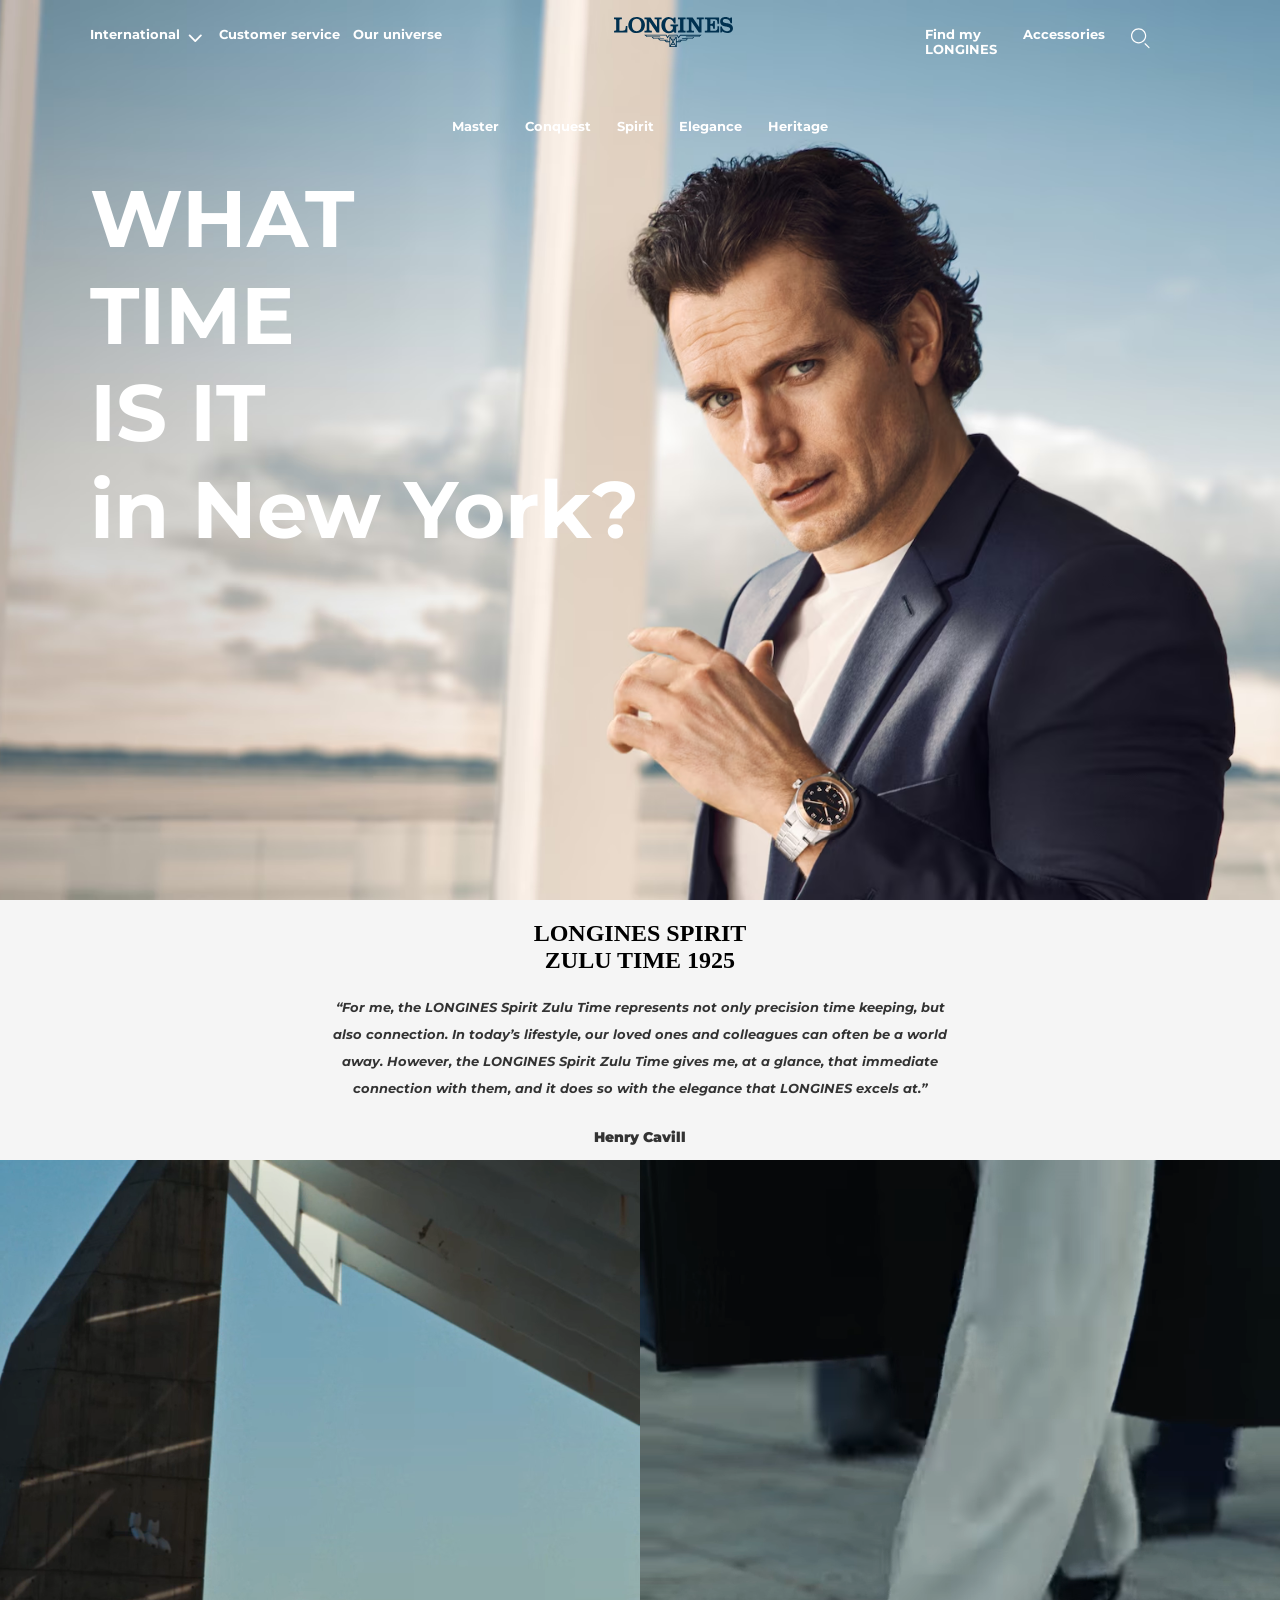
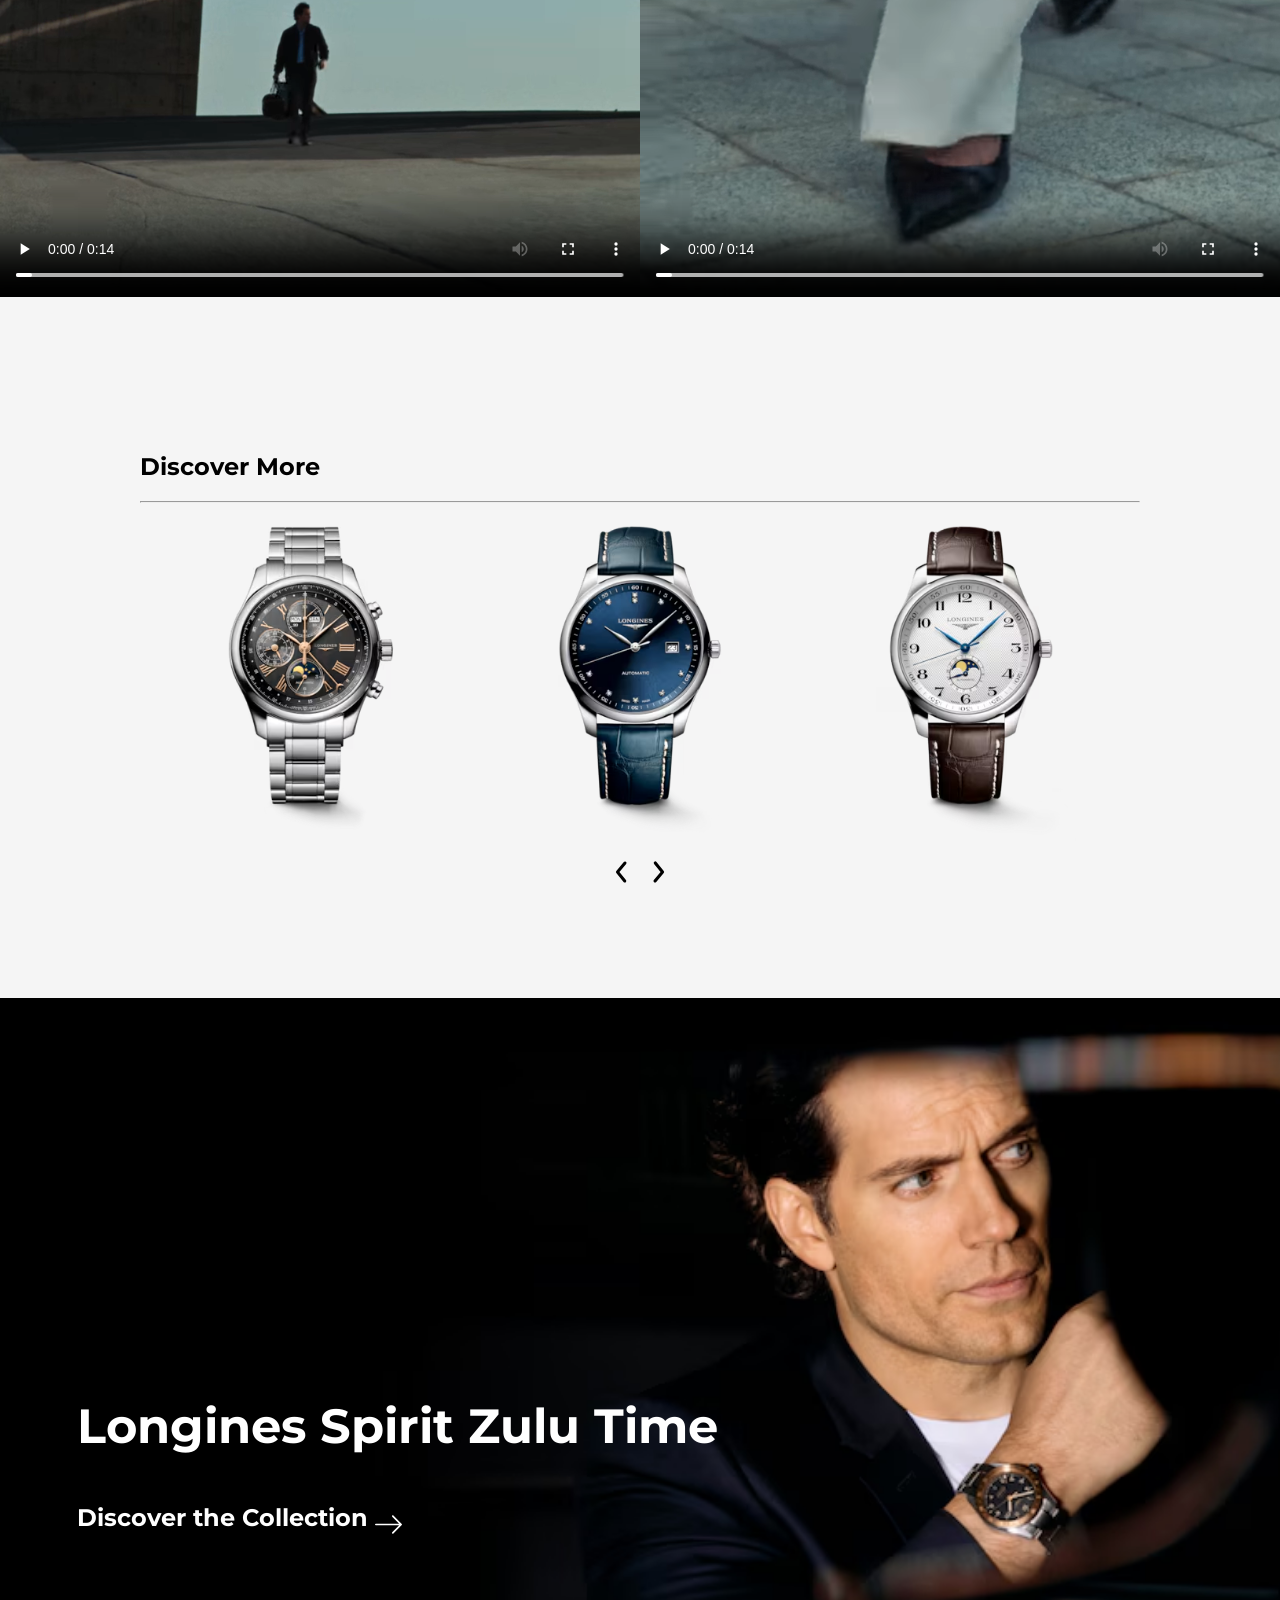
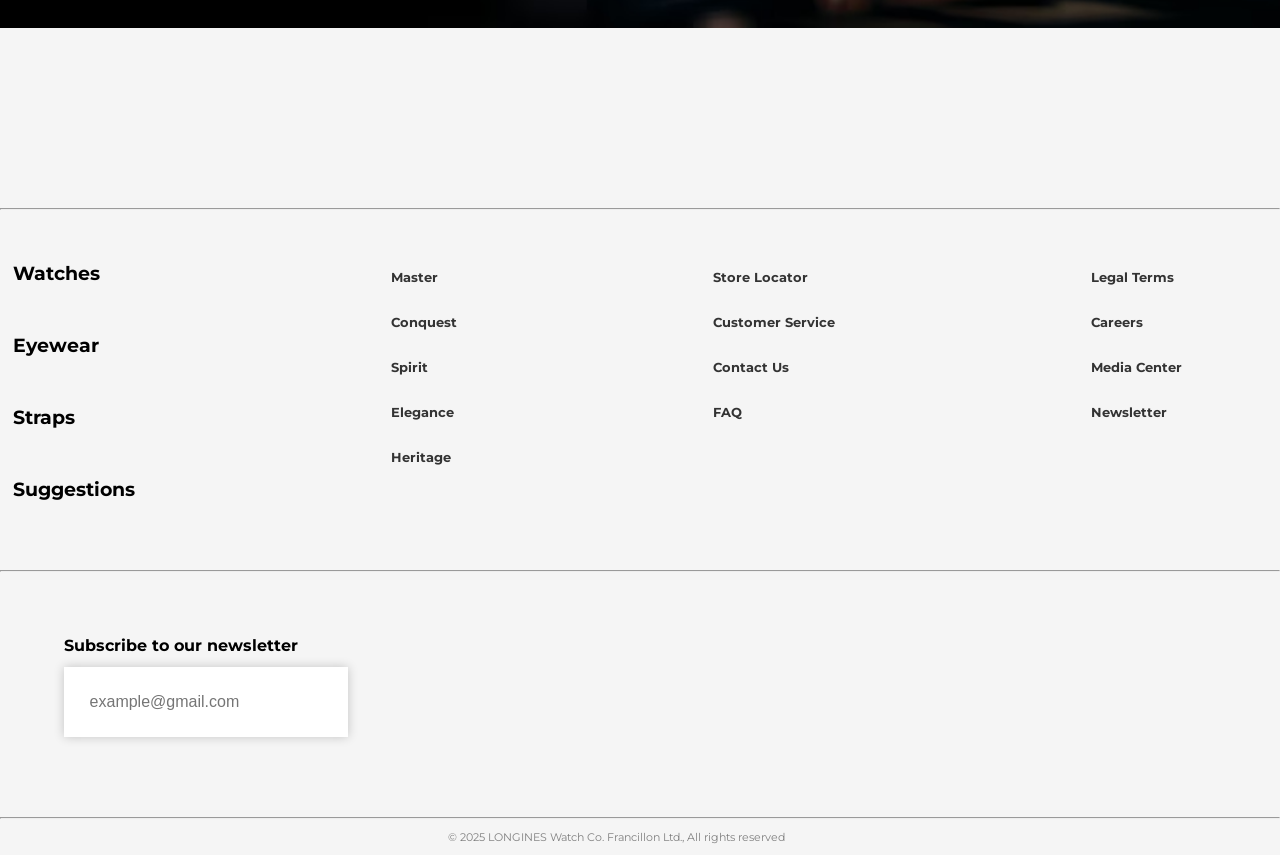
==== index.html @ b47877d8 "initial Commit" ====
<!DOCTYPE html>
<html lang="en">

<head>
    <meta charset="UTF-8" />
    <meta name="viewport" content="width=device-width, initial-scale=1.0" />
    <title>LONGINES</title>
    <link rel="stylesheet" href="style.css">
    <link rel="icon" type="image/x-icon" href="images/longinesLogo.svg" />
    <link href="https://fonts.googleapis.com/css2?family=Montserrat:wght@300;400;600&display=swap" rel="stylesheet">
</head>

<body>

    <div class="first">
        <div class="header-parent">
            <div class="header-div">
                <div class="top-left-header">
                    <nav>
                        <div class="international">

                            <a href="#">International
                                <svg class="down-arrow" xmlns="http://www.w3.org/2000/svg" viewBox="0 0 24 24"
                                    fill="none" stroke="currentColor" stroke-width="2" stroke-linecap="round"
                                    stroke-linejoin="round">
                                    <polyline points="6 9 12 15 18 9" />
                                </svg>
                            </a>


                        </div>
                        <a class="customer-service" href="#">Customer service</a>
                        <a class="our-universe" href="#">Our universe</a>
                    </nav>



                </div>
                <div class="header-title">
                    <h1>
                        <a href="#">
                            <img src="images/title-image-icon.svg" alt="Title Icon" />
                        </a>
                    </h1>
                </div>

                <div class="top-right-header">
                    <nav>
                        <a href="#">Find my LONGINES</a>
                        <a href="#">Accessories</a>
                        <a href="#">
                            <svg width="19" height="20" viewBox="0 0 19 20" fill="none"
                                xmlns="http://www.w3.org/2000/svg" role="presentation" focusable="false">
                                <path
                                    d="M7.62 1.22C11.15 1.22 14.02 4.09 14.02 7.62C14.02 11.15 11.15 14.02 7.62 14.02C4.09 14.02 1.22 11.15 1.22 7.62C1.22 4.09 4.09 1.22 7.62 1.22ZM7.62 0C3.41 0 0 3.41 0 7.62C0 11.83 3.41 15.24 7.62 15.24C11.83 15.24 15.24 11.83 15.24 7.62C15.24 3.41 11.83 0 7.62 0Z"
                                    fill="currentColor"></path>
                                <path
                                    d="M18.0001 19.9999C17.8401 19.9999 17.6901 19.9399 17.5701 19.8199L13.6601 15.9299C13.4201 15.6899 13.4201 15.3099 13.6601 15.0699C13.9001 14.8299 14.2801 14.8299 14.5201 15.0699L18.4301 18.9599C18.6701 19.1999 18.6701 19.5799 18.4301 19.8199C18.3101 19.9399 18.1501 19.9999 18.0001 19.9999Z"
                                    fill="currentColor"></path>
                            </svg>
                        </a>
                    </nav>

                </div>

                <div class="hamburger">
                    <svg class="ham-btn" width="24" height="24" viewBox="0 0 24 24" fill="none"
                        xmlns="http://www.w3.org/2000/svg">
                        <path d="M4 6H20" stroke="white" stroke-width="1.7" stroke-linecap="round" />
                        <path d="M4 12H20" stroke="white" stroke-width="1.7" stroke-linecap="round" />
                        <path d="M4 18H20" stroke="white" stroke-width="1.7" stroke-linecap="round" />
                    </svg>
                </div>

                <div class="cross-icon"><svg width="21" height="21" viewBox="0 0 21 21" fill="black"
                        xmlns="http://www.w3.org/2000/svg" role="presentation" focusable="false">
                        <path
                            d="M11.4125 10.9921L19.7125 2.69898C20.1025 2.30884 20.1025 1.6786 19.7125 1.28845C19.3225 0.898307 18.6925 0.898307 18.3025 1.28845L10.0025 9.58156L1.7125 1.27845C1.3225 0.888303 0.6825 0.888303 0.2925 1.27845C-0.0975 1.6686 -0.0975 2.30884 0.2925 2.69898L8.5925 10.9921L0.2925 19.2852C-0.0975 19.6754 -0.0975 20.3056 0.2925 20.6957C0.4925 20.8958 0.7425 20.9858 1.0025 20.9858C1.2625 20.9858 1.5125 20.8858 1.7125 20.6957L10.0025 12.4026L18.2925 20.6957C18.4925 20.8958 18.7425 20.9858 19.0025 20.9858C19.2625 20.9858 19.5125 20.8858 19.7125 20.6957C20.1025 20.3056 20.1025 19.6754 19.7125 19.2852L11.4125 10.9921Z">
                        </path>
                    </svg></div>
                <div class="hamburger-menu">
                    <a href="#">Master</a><svg width="20" height="21" viewBox="0 0 20 21" fill="black"
                        xmlns="http://www.w3.org/2000/svg" role="presentation" focusable="false"
                        class="MenuLevel1_Arrow__jFG4V">
                        <path
                            d="M15.4546 10.7133C15.4546 10.4834 15.3646 10.2435 15.1847 10.0736L6.09927 0.988127C5.74945 0.628307 5.16974 0.628307 4.81991 0.988127C4.47009 1.34795 4.46009 1.91766 4.81991 2.26749L13.2557 10.7133L4.81991 19.159C4.46009 19.5189 4.46009 20.0886 4.81991 20.4484C5.17973 20.8082 5.74945 20.8082 6.10927 20.4484L15.1847 11.3529C15.3646 11.173 15.4546 10.9431 15.4546 10.7133Z">
                        </path>
                    </svg>

                    <a href="#">Conquest</a><svg width="20" height="21" viewBox="0 0 20 21" fill="black"
                        xmlns="http://www.w3.org/2000/svg" role="presentation" focusable="false"
                        class="MenuLevel1_Arrow__jFG4V">
                        <path
                            d="M15.4546 10.7133C15.4546 10.4834 15.3646 10.2435 15.1847 10.0736L6.09927 0.988127C5.74945 0.628307 5.16974 0.628307 4.81991 0.988127C4.47009 1.34795 4.46009 1.91766 4.81991 2.26749L13.2557 10.7133L4.81991 19.159C4.46009 19.5189 4.46009 20.0886 4.81991 20.4484C5.17973 20.8082 5.74945 20.8082 6.10927 20.4484L15.1847 11.3529C15.3646 11.173 15.4546 10.9431 15.4546 10.7133Z">
                        </path>
                    </svg>

                    <a href="#">Spirit</a><svg width="20" height="21" viewBox="0 0 20 21" fill="black"
                        xmlns="http://www.w3.org/2000/svg" role="presentation" focusable="false"
                        class="MenuLevel1_Arrow__jFG4V">
                        <path
                            d="M15.4546 10.7133C15.4546 10.4834 15.3646 10.2435 15.1847 10.0736L6.09927 0.988127C5.74945 0.628307 5.16974 0.628307 4.81991 0.988127C4.47009 1.34795 4.46009 1.91766 4.81991 2.26749L13.2557 10.7133L4.81991 19.159C4.46009 19.5189 4.46009 20.0886 4.81991 20.4484C5.17973 20.8082 5.74945 20.8082 6.10927 20.4484L15.1847 11.3529C15.3646 11.173 15.4546 10.9431 15.4546 10.7133Z">
                        </path>
                    </svg>

                    <a href="#">Elegance</a><svg width="20" height="21" viewBox="0 0 20 21" fill="black"
                        xmlns="http://www.w3.org/2000/svg" role="presentation" focusable="false"
                        class="MenuLevel1_Arrow__jFG4V">
                        <path
                            d="M15.4546 10.7133C15.4546 10.4834 15.3646 10.2435 15.1847 10.0736L6.09927 0.988127C5.74945 0.628307 5.16974 0.628307 4.81991 0.988127C4.47009 1.34795 4.46009 1.91766 4.81991 2.26749L13.2557 10.7133L4.81991 19.159C4.46009 19.5189 4.46009 20.0886 4.81991 20.4484C5.17973 20.8082 5.74945 20.8082 6.10927 20.4484L15.1847 11.3529C15.3646 11.173 15.4546 10.9431 15.4546 10.7133Z">
                        </path>
                    </svg>


                    <a href="#">Heritage</a><svg width="20" height="21" viewBox="0 0 20 21" fill="black"
                        xmlns="http://www.w3.org/2000/svg" role="presentation" focusable="false"
                        class="MenuLevel1_Arrow__jFG4V">
                        <path
                            d="M15.4546 10.7133C15.4546 10.4834 15.3646 10.2435 15.1847 10.0736L6.09927 0.988127C5.74945 0.628307 5.16974 0.628307 4.81991 0.988127C4.47009 1.34795 4.46009 1.91766 4.81991 2.26749L13.2557 10.7133L4.81991 19.159C4.46009 19.5189 4.46009 20.0886 4.81991 20.4484C5.17973 20.8082 5.74945 20.8082 6.10927 20.4484L15.1847 11.3529C15.3646 11.173 15.4546 10.9431 15.4546 10.7133Z">
                        </path>
                    </svg>


                </div>






            </div>

            <div class="main-navbar">
                <nav>
                    <div class="master">
                        <a href="#">Master</a>
                    </div>
                    <div class="conquest">
                        <a href="#">Conquest</a>
                    </div>
                    <div class="spirit">
                        <a href="#">Spirit</a>
                    </div>
                    <div class="elegance">
                        <a href="#">Elegance</a>
                    </div>
                    <div class="heritage">
                        <a href="#">Heritage</a>
                    </div>

                </nav>
            </div>
        </div>



        <div class="main-changing-text">
            <span>WHAT</span><span>TIME</span><span>IS IT</span>
            <span id="changing-text">THERE?</span>
        </div>

    </div>



    <div class="main-desc">
        <h2>LONGINES SPIRIT<br>ZULU TIME 1925</h2>
        <p>
            “For me, the LONGINES Spirit Zulu Time represents not only precision time keeping, but also connection.
            In today’s lifestyle, our loved ones and colleagues can often be a world away.
            However, the LONGINES Spirit Zulu Time gives me, at a glance, that immediate connection with them,
            and it does so with the elegance that LONGINES excels at.”
        </p>
        <span>Henry Cavill</span>
    </div>
    <div class="videos">
        <video id="video1" src="videos/video-left.webm" loop controls></video>
        <video id="video2" src="videos/video-right.webm" loop controls></video>
    </div>

    <div class="slider">
        <h2>Discover More</h2>
        <hr>
        <div class="slider-track">
            <div class="slide"><img src="images/Master Collection Chronograph image.avif" alt="Slide 1"></div>
            <div class="slide"><img src="images/master collection image.avif" alt="Slide 2"></div>
            <div class="slide"><img src="images/Master Collection Moonphase.avif" alt="Slide 3"></div>
            <div class="slide"><img src="images/The Longines Master Collection GMT.avif" alt="Slide 4"></div>
        </div>
        <div class="slider-nav">
            <svg class="prev" viewBox="0 0 24 24" xmlns="http://www.w3.org/2000/svg">
                <path
                    d="M13.83 19a1 1 0 0 1-.78-.37l-4.83-6a1 1 0 0 1 0-1.27l5-6a1 1 0 0 1 1.54 1.28L10.29 12l4.32 5.36a1 1 0 0 1-.78 1.64z" />
            </svg>
            <svg class="next" viewBox="0 0 24 24">
                <path
                    d="M10 19a1 1 0 0 1-.64-.23 1 1 0 0 1-.13-1.41L13.71 12 9.39 6.63a1 1 0 0 1 .15-1.41 1 1 0 0 1 1.46.15l4.83 6a1 1 0 0 1 0 1.27l-5 6A1 1 0 0 1 10 19z" />
            </svg>
        </div>
    </div>


    <div class="last-image">
        <div class="last-image-text">
            <p>Longines Spirit Zulu Time</p>
            <a href="#"> Discover the Collection <svg viewBox="0 0 32 32" xmlns="http://www.w3.org/2000/svg">
                    <path
                        d="M32 16.009c0-.267-.11-.522-.293-.714l-9.899-9.999c-.391-.395-1.024-.394-1.414 0-.391.394-.391 1.034 0 1.428l8.193 8.275H1c-.552 0-1 .452-1 1.01s.448 1.01 1 1.01h27.586l-8.192 8.275c-.391.394-.39 1.034 0 1.428.391.394 1.024.394 1.414 0l9.899-9.999C31.894 16.534 31.997 16.274 32 16.009z" />
                </svg></a>
        </div>

    </div>
    <footer>
        <hr />
        <div class="footer">
            <div class="footer-list-1">
                <a href="#">Watches</a>
                <a href="#">Eyewear</a>
                <a href="#">Straps</a>
                <a href="#">Suggestions</a>
            </div>

            <div class="footer-list-2">
                <a href="#">Master</a>
                <a href="#">Conquest</a>
                <a href="#">Spirit</a>
                <a href="#">Elegance</a>
                <a href="#">Heritage</a>
            </div>

            <div class="footer-list-3">
                <a href="#">Store Locator</a>
                <a href="#">Customer Service</a>
                <a href="#">Contact Us</a>
                <a href="#">FAQ</a>
            </div>

            <div class="footer-list-4">
                <a href="#">Legal Terms</a>
                <a href="#">Careers</a>
                <a href="#">Media Center</a>
                <a href="#">Newsletter</a>
            </div>
        </div>


        <hr />

        <div class="footer-subscribe">
            <label for="mail">Subscribe to our newsletter</label>
            <input type="email" id="mail" placeholder="example@gmail.com" />
        </div>

        <hr />
        <div class="footer-last">
            <p>&copy 2025 LONGINES Watch Co. Francillon Ltd., All rights reserved</p>
        </div>
    </footer>






    <script src="script.js"></script>
</body>

</html>
---- style.css ----
body {
    margin: 0;
    padding: 0;
    background: #f5f5f5;
}

.first {
    background: url(images/main-image-henry-cavill.avif) no-repeat center center;
    /* No fixed, so it scrolls with content */
    background-size: cover;
    min-height: 100vh;

    overflow: hidden;
}

.last-image img {
    max-width: 100%;
}

a {
    text-decoration: none;
}

.header-div {
    display: flex;
    gap: 15vw;
    font-family: 'Montserrat', Helvetica, Arial, sans-serif;
    font-size: 0.8em;
    font-weight: bold;
}

.header-div a {
    color: white;

}

svg {
    color: white;
}

.top-left-header nav a img {
    height: 1.5vh;
    position: relative;
    top: 0.2vh;
    left: 0.3vh;
}

.mega-menu-partial,
.mega-menu-master,
.search-menu {
    display: none;
}

.top-left-header nav {
    width: 30vw;
    display: flex;
    gap: 1vw;
    position: relative;
    top: 3vh;
    left: 7vw;
}

.top-right-header nav {
    display: flex;
    gap: 2vw;
    position: relative;
    top: 3vh;
}




.main-navbar {
    display: flex;
    justify-content: center;
    margin-top: -6vh;
}

.main-navbar a {
    color: white;
}

.main-navbar nav {
    margin-bottom: 2vh;
    display: flex;
    gap: 2vw;
    font-family: 'Montserrat', Helvetica, Arial, sans-serif;
    font-size: 0.8em;
    font-weight: bold;
}






.main-changing-text {
    display: flex;
    flex-direction: column;
    font-size: 5em;
    position: relative;
    top: 7vh;
    left: 2vw;
    color: white;
    font-family: 'Montserrat', Helvetica, Arial, sans-serif;
    font-weight: bolder;
    margin-left: 5vw;
    top: 2vh;
}

.international a,
svg {
    display: inline;
    height: 2.5vh;
    color: white;
    vertical-align: top;
}



.header-parent {
    background: linear-gradient(to bottom, #f0f0f0 0%, #f0f0f0 100%);
    background-size: 100% 0%;
    background-repeat: no-repeat;
    background-position: top;
    transition: background-size 0.2s ease;

}


.header-parent:hover {

    background-size: 100% 100%;
}



.header-parent:hover a {
    color: #003150;
}

.header-parent:hover svg {
    color: #003150;
}

.header-parent:hover a:hover {
    color: #009dff;
    transition: color 0.3s ease;
}

.header-parent:hover a:hover svg {
    color: #009dff;
    transition: color 0.3s ease;
    cursor: pointer;
}

.main-desc {
    width: 50%;
    margin: auto;
    text-align: center;
    font-family: 'Montserrat', Helvetica, Arial, sans-serif;
    word-spacing: 20%;
}

.main-desc p {
    font-style: italic;
    font-size: 0.8em;
    color: #333;
    font-weight: bold;
    line-height: 3vh;
}

.main-desc h2 {
    font-family: Georgia, serif;
}

.main-desc span {
    font-size: 0.9em;
    color: #333;
    font-weight: 900;
    line-height: 5vh;
}

.videos video:nth-of-type(1) {
    width: 50%;
}

.videos video:nth-of-type(2) {
    width: 50%;
}

.videos {
    display: flex;
    /* overflow: hidden; */
}

.slider {
    position: relative;
    max-width: 1000px;
    margin: auto;
    overflow: hidden;
    margin-top: 15vh;


}

.slider-track {
    display: flex;
    transition: transform 0.3s ease;
}

.slide {
    min-width: 33%;
    transition: transform 0.3s ease;


}

.slide:hover {
    transform: scale(1.05);
    cursor: pointer;
}

.slide img {

    width: 100%;
    height: auto;
}

.slider-nav {
    text-align: center;
    margin-top: 1vh;
    /* position: absolute; */
    /* left: 5vw; */
    /* position: relative; */
    /* right: -20vw; */
    /* margin-right: -70vw; */
    display: flex;
    justify-content: center;

}

.slider-nav svg {
    height: 4vh;
    cursor: pointer;

    /* padding: 8px 10px; */
    /* margin: 0 5px; */
}

.slider h2 {
    font-family: 'Montserrat', Helvetica, Arial, sans-serif;
}

.slider hr {
    color: #ebe5e5
}

.last-image {
    margin-top: 12vh;
    background: url(images/last-image.avif) no-repeat;
    height: 70vh;
    background-size: cover;
    background-position: center;
    display: flex;
    flex-direction: column;
    justify-content: flex-end;
}

.last-image-text {
    color: white;
    margin-bottom: 10vh;
    margin-left: 6vw;
    font-family: 'Montserrat', Helvetica, Arial, sans-serif;
    font-weight: bold;
}

.last-image-text p {
    font-size: 3em;
}

.last-image-text a {
    margin-top: 1.5vh;
    display: inline;
    font-size: 1.5em;
    color: white;
}

.last-image-text svg {
    fill: white;
    margin-top: 0.85vh;
    height: 3vh;
    transition: transform 0.5s ease;
}

.last-image-text a:hover svg {
    transform: translateX(5px);
}

.footer {
    display: flex;
    gap: 20vw;
    line-height: 5vh;
    margin-top: 5vh;
    margin-bottom: 5vh;
}

footer hr:nth-of-type(1) {
    margin-top: 20vh;
}

.footer a {
    color: #333;
    text-decoration: none;
    font-size: 0.8em;
    font-family: 'Montserrat', Helvetica, Arial, sans-serif;
    transition: color 0.3s ease;
    font-weight: bold;

}

.footer a:hover {
    color: #009dff
}



.footer-list-1 a {
    font-weight: bold;
    font-size: 1.2em;
    font-family: 'Montserrat', Helvetica, Arial, sans-serif;
    color: black;
}


.footer-list-1,
.footer-list-2,
.footer-list-3,
.footer-list-4 {
    display: flex;
    flex-direction: column;
    /* flex-direction: column; */
}

.footer-list-1 {
    margin-top: -2vh;
    margin-left: 1vw;
    line-height: 8vh;
}

label,
input {
    margin-left: 5vw;
}

label {
    display: block;
    font-family: 'Montserrat', Helvetica, Arial, sans-serif;
    font-weight: bold;
    font-size: 1em;
    margin-top: 5vw;
    margin-bottom: 1vw;
}

input {
    height: 7.5vh;
    width: 20%;
    padding-left: 2vw;
    box-shadow: 0 0 10px rgba(0, 0, 0, 0.2);
    border: none;
    margin-bottom: 8vh;
}

input:focus {
    outline: none;
}

input::placeholder {
    margin-left: 2vw;
    font-size: 1.2em;
    font-weight: 530;
}

.footer-last {
    margin-left: 35%;
    color: grey;
    font-family: 'Montserrat', Helvetica, Arial, sans-serif;
    font-size: 0.7em;
}

.hamburger {
    /* Hide by default on desktop */
    display: none;
    position: absolute;
    right: 8vw;
    top: 16px;
    cursor: pointer;
    z-index: 1000;
}

.hamburger svg {
    width: 30px;
    height: 30px;
}




@media (max-width:768px) {

    * {
        overflow-x: hidden;
    }

    .international,
    .customer-service,
    .our-universe,
    .main-navbar,
    .top-right-header nav a,
    /* .hamburger-menu a,
    .hamburger-menu svg, */
    .cross-icon {
        display: none;
        /* visibility: hidden; */
    }

    .header-title {
        width: 100%;
        margin-left: 8vw;
    }

    .first {
        background: url(images/main-image-henry-cavill.avif) no-repeat;
        background-size: cover;
        background-position: center center;
    }

    .main-changing-text {
        font-size: 3em;
        margin-top: 15vh;
    }

    .hamburger {
        display: inline;
        margin-top: -1vh;

    }



    .hamburger-menu {
        position: absolute;
        display: grid;
        grid-template-columns: 15vw 3vw;
        column-gap: 45vw;
        row-gap: 10vh;
        padding-bottom: 25vh;
        width: 100%;
        background-color: #f5f5f5;
        background-size: cover;
        z-index: 1;
        display: none;
        /* transform: translateX(100%); */

    }


    .hamburger-menu a:nth-of-type(1),
    .hamburger-menu svg:nth-of-type(1) {
        margin-top: 20vh;
    }


    .hamburger-menu a,
    .hamburger-menu svg {
        margin-left: 20vw;
        width: 100%;
    }

    .cross-icon {
        display: none;
        position: absolute;
        right: 7vw;
        top: 5vh;
        z-index: 2000;
    }

    .hamburger-menu a,
    svg {
        color: #003150;
    }


    .videos {
        display: flex;
        flex-direction: column;
    }

    #video1,
    #video2 {
        width: 100vw;
        height: 60vh;
        object-fit: cover;
    }

    .last-image {
        height: 40vh;
    }

    .last-image-text {
        width: 100%;
        margin-bottom: 2vh;
    }

    .last-image-text p {
        font-size: 1.2em;
        margin-bottom: 1vh;
    }

    .last-image-text a {
        font-size: 0.8em;
    }

    .last-image-text svg {
        margin-top: 0.8vh;
    }

    .slider,
    .slider-track,
    .slider-nav {
        overflow-x: auto;
    }

    .slide img {
        display: block;
        overflow-x: auto;
    }

    .slider-nav {
        display: none;
    }

    .footer {
        gap: 8vw;
    }

    footer a {
        overflow-x: auto;
        width: 30vw;
    }

    .footer-list-1,
    .footer-list-2,
    .footer-list-3,
    .footer-list-4 {
        font-size: 0.7em;

    }

    label {
        min-width: 20vw;
        font-size: 0.7em;
    }

    footer input {
        width: 40vw;
    }

    .footer-last {
        margin-left: 22%;
    }

    .footer-last p {
        font-size: 0.7em;
    }

    input::placeholder {
        font-size: 1em;
    }

    .header-parent:hover {
        background-size: 0% 0%;
    }

    .wrapper {
        overflow-x: hidden;
        position: relative;
    }

}

@media (min-width:1025px) and (max-width:1440px) {

    .header-title {
        margin-left: 3vw;

    }
}

@media (max-width:425px) {
    input {
        height: 4vh;
        width: 50%;
    }

}
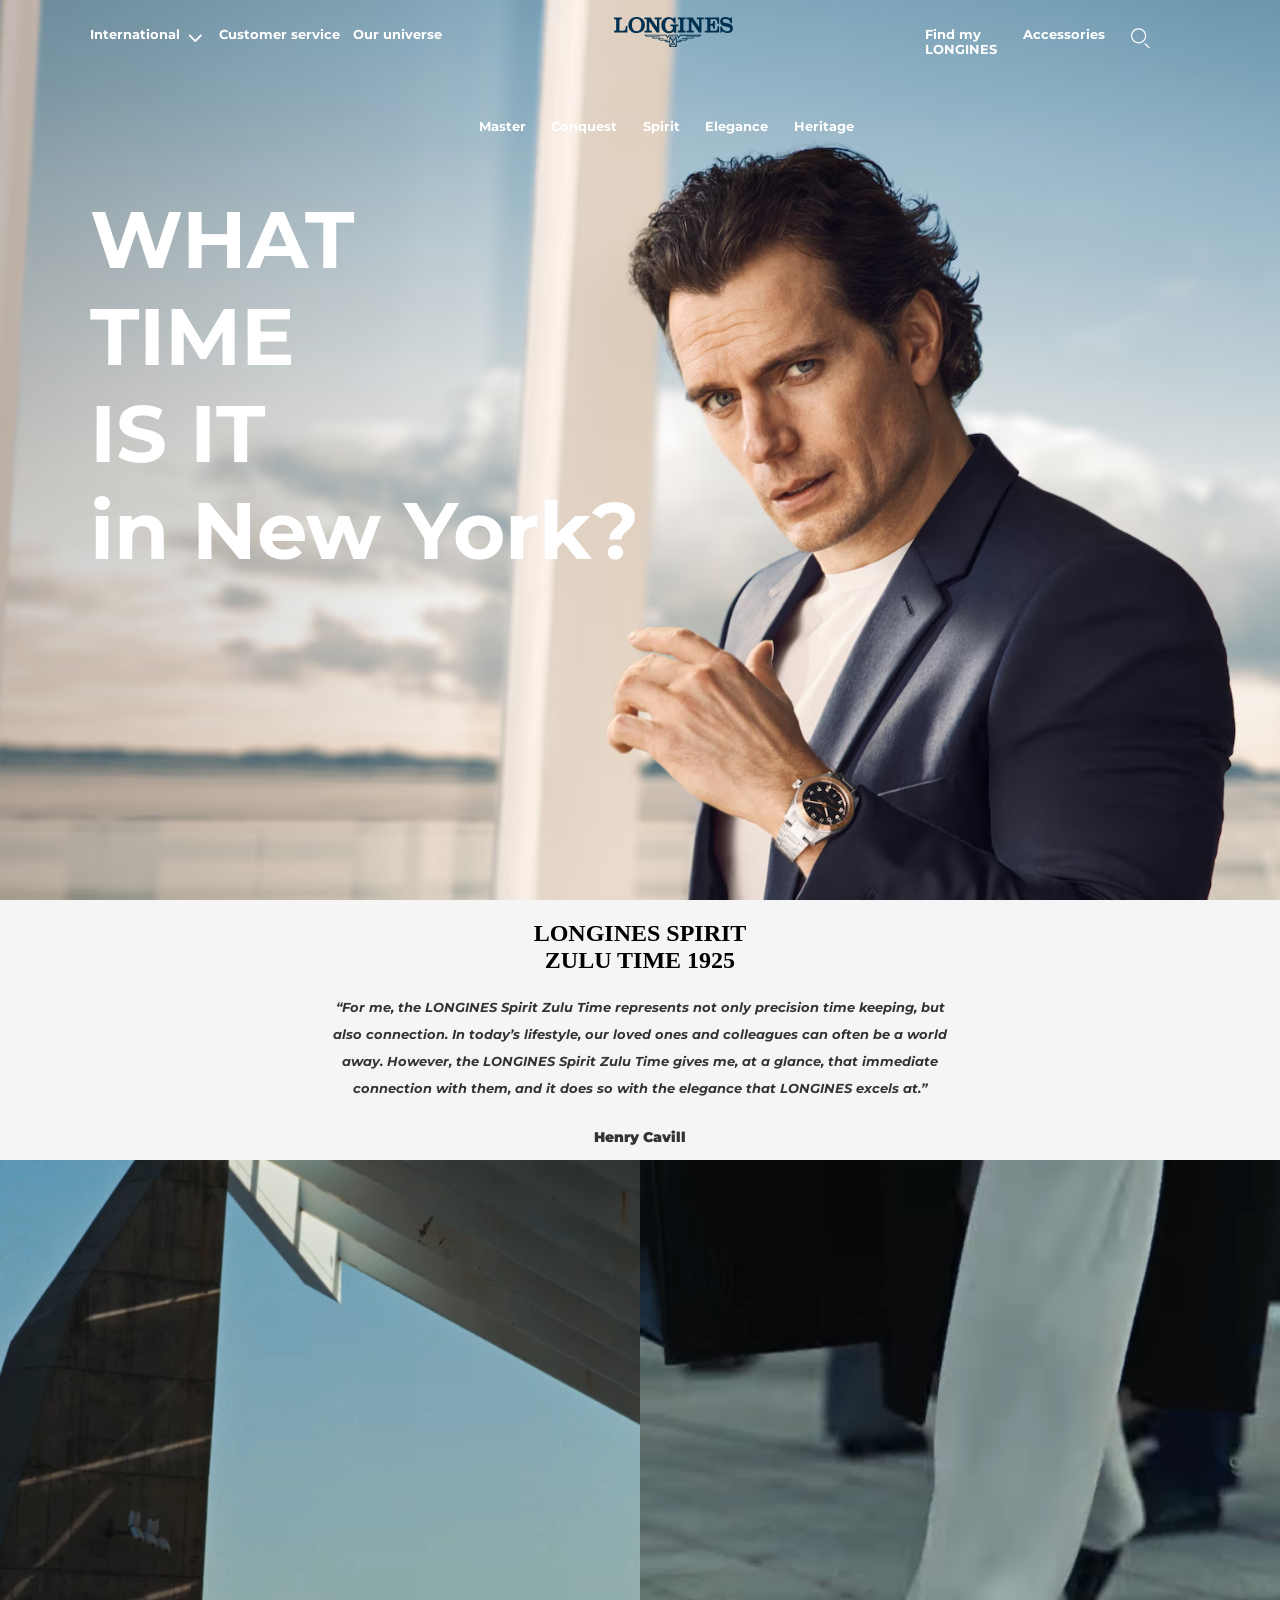
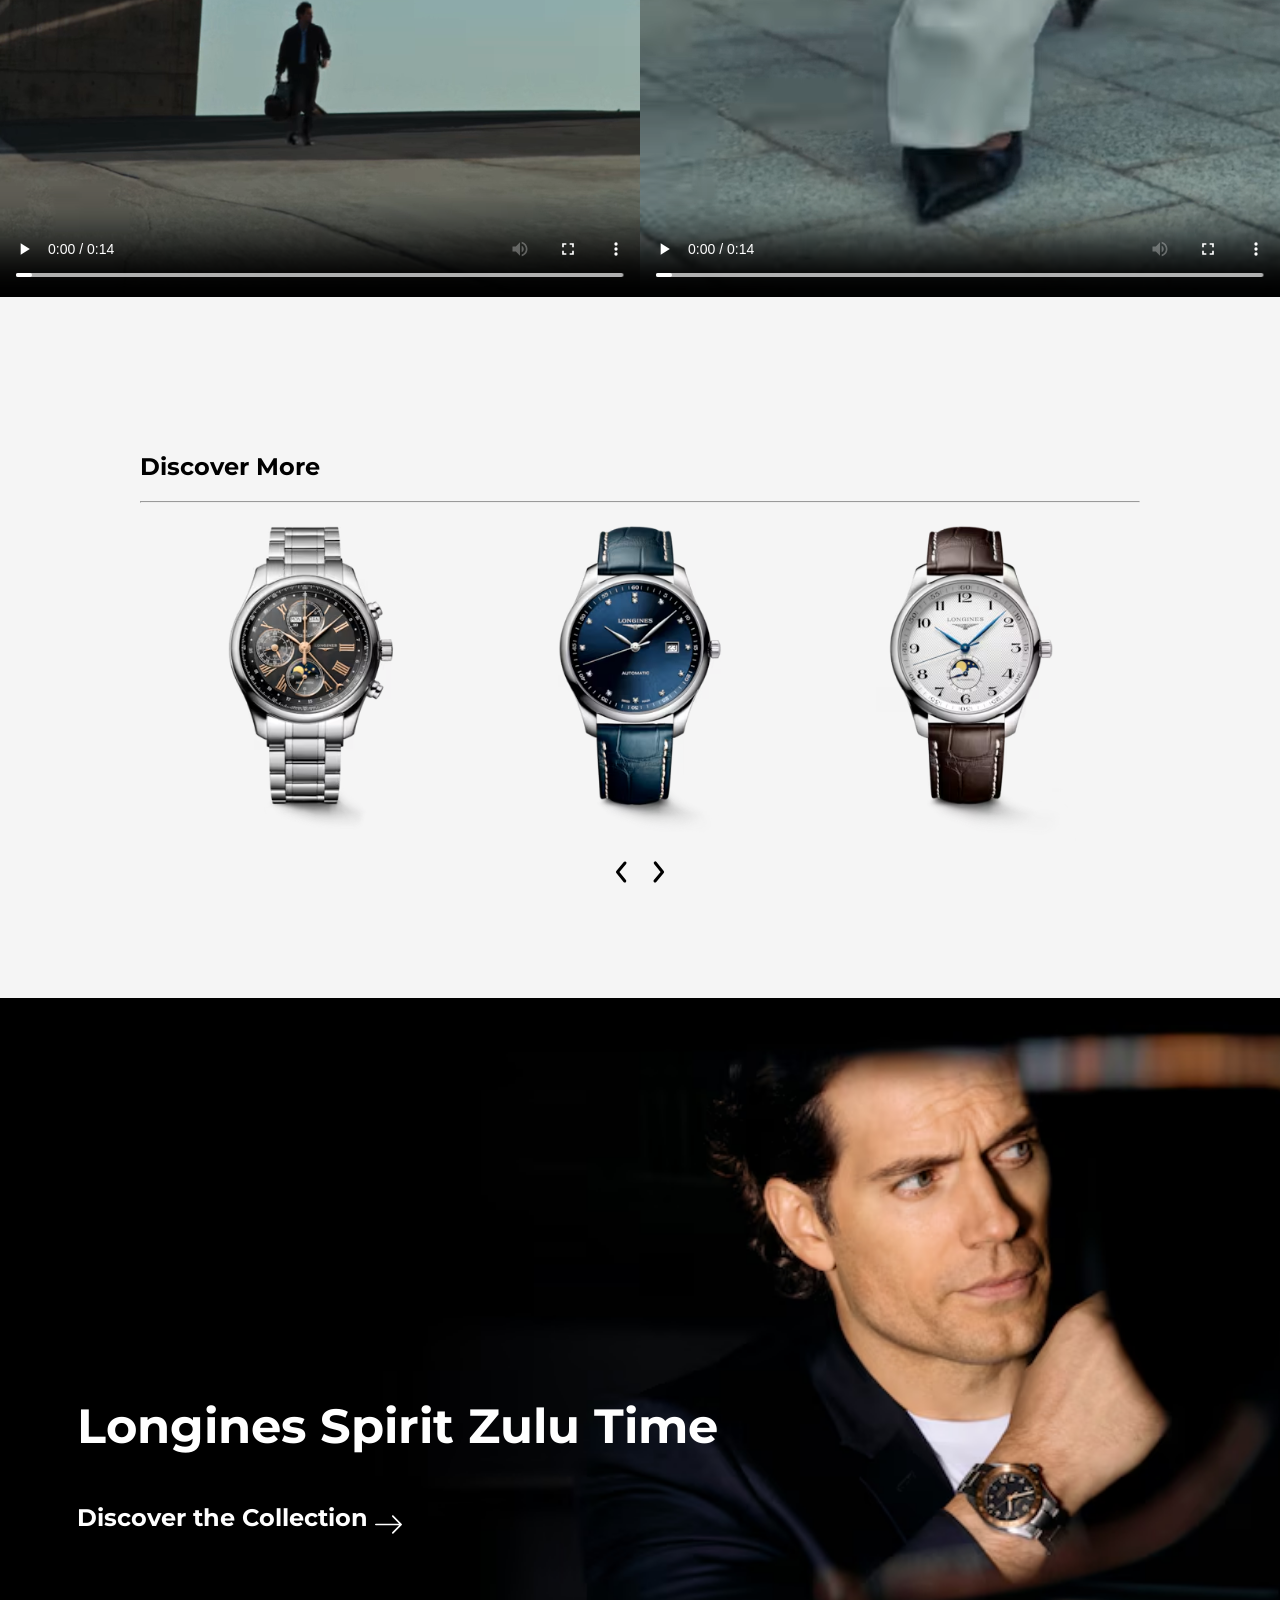
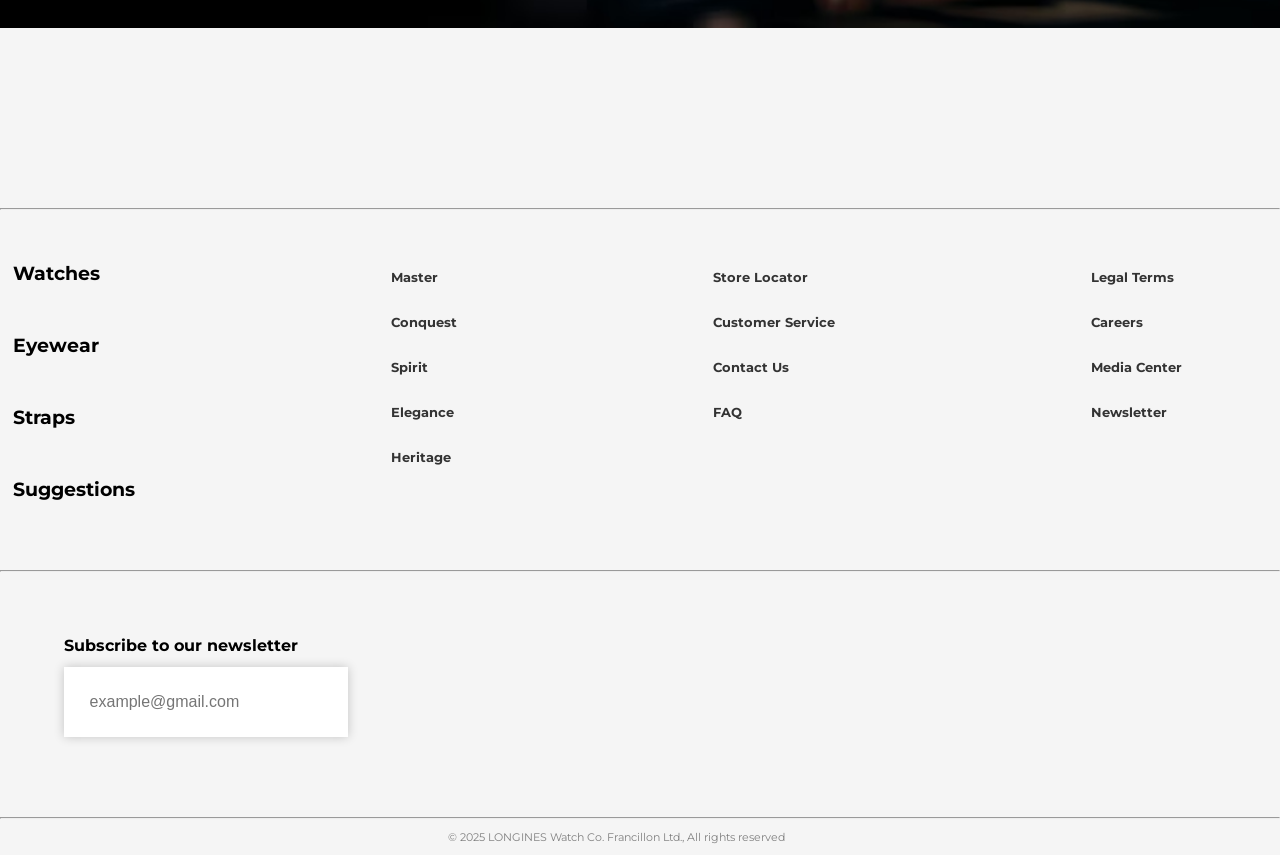
==== commit 3ee10476: "Update index.html" ====
--- a/index.html
+++ b/index.html
@@ -5,8 +5,8 @@
     <meta charset="UTF-8" />
     <meta name="viewport" content="width=device-width, initial-scale=1.0" />
     <title>LONGINES</title>
-    <link rel="stylesheet" href="style.css">
-    <link rel="icon" type="image/x-icon" href="images/longinesLogo.svg" />
+    <link rel="stylesheet" href="./style.css">
+    <link rel="icon" type="image/x-icon" href="./images/longinesLogo.svg" />
     <link href="https://fonts.googleapis.com/css2?family=Montserrat:wght@300;400;600&display=swap" rel="stylesheet">
 </head>
 
@@ -39,7 +39,7 @@
                 <div class="header-title">
                     <h1>
                         <a href="#">
-                            <img src="images/title-image-icon.svg" alt="Title Icon" />
+                            <img src="./images/title-image-icon.svg" alt="Title Icon" />
                         </a>
                     </h1>
                 </div>
@@ -174,18 +174,18 @@
         <span>Henry Cavill</span>
     </div>
     <div class="videos">
-        <video id="video1" src="videos/video-left.webm" loop controls></video>
-        <video id="video2" src="videos/video-right.webm" loop controls></video>
+        <video id="video1" src="./videos/video-left.webm" loop controls></video>
+        <video id="video2" src="./videos/video-right.webm" loop controls></video>
     </div>
 
     <div class="slider">
         <h2>Discover More</h2>
         <hr>
         <div class="slider-track">
-            <div class="slide"><img src="images/Master Collection Chronograph image.avif" alt="Slide 1"></div>
-            <div class="slide"><img src="images/master collection image.avif" alt="Slide 2"></div>
-            <div class="slide"><img src="images/Master Collection Moonphase.avif" alt="Slide 3"></div>
-            <div class="slide"><img src="images/The Longines Master Collection GMT.avif" alt="Slide 4"></div>
+            <div class="slide"><img src="./images/Master Collection Chronograph image.avif" alt="Slide 1"></div>
+            <div class="slide"><img src="./images/master collection image.avif" alt="Slide 2"></div>
+            <div class="slide"><img src="./images/Master Collection Moonphase.avif" alt="Slide 3"></div>
+            <div class="slide"><img src="./images/The Longines Master Collection GMT.avif" alt="Slide 4"></div>
         </div>
         <div class="slider-nav">
             <svg class="prev" viewBox="0 0 24 24" xmlns="http://www.w3.org/2000/svg">
@@ -262,7 +262,7 @@
 
 
 
-    <script src="script.js"></script>
+    <script src="./script.js"></script>
 </body>
 
-</html>+</html>
--- a/style.css
+++ b/style.css
@@ -403,7 +403,11 @@
     height: 30px;
 }
 
-
+.main-navbar{
+    position: absolute;
+    right: 50vw;
+    transform: translateX(57%);
+}
 
 
 @media (max-width:768px) {
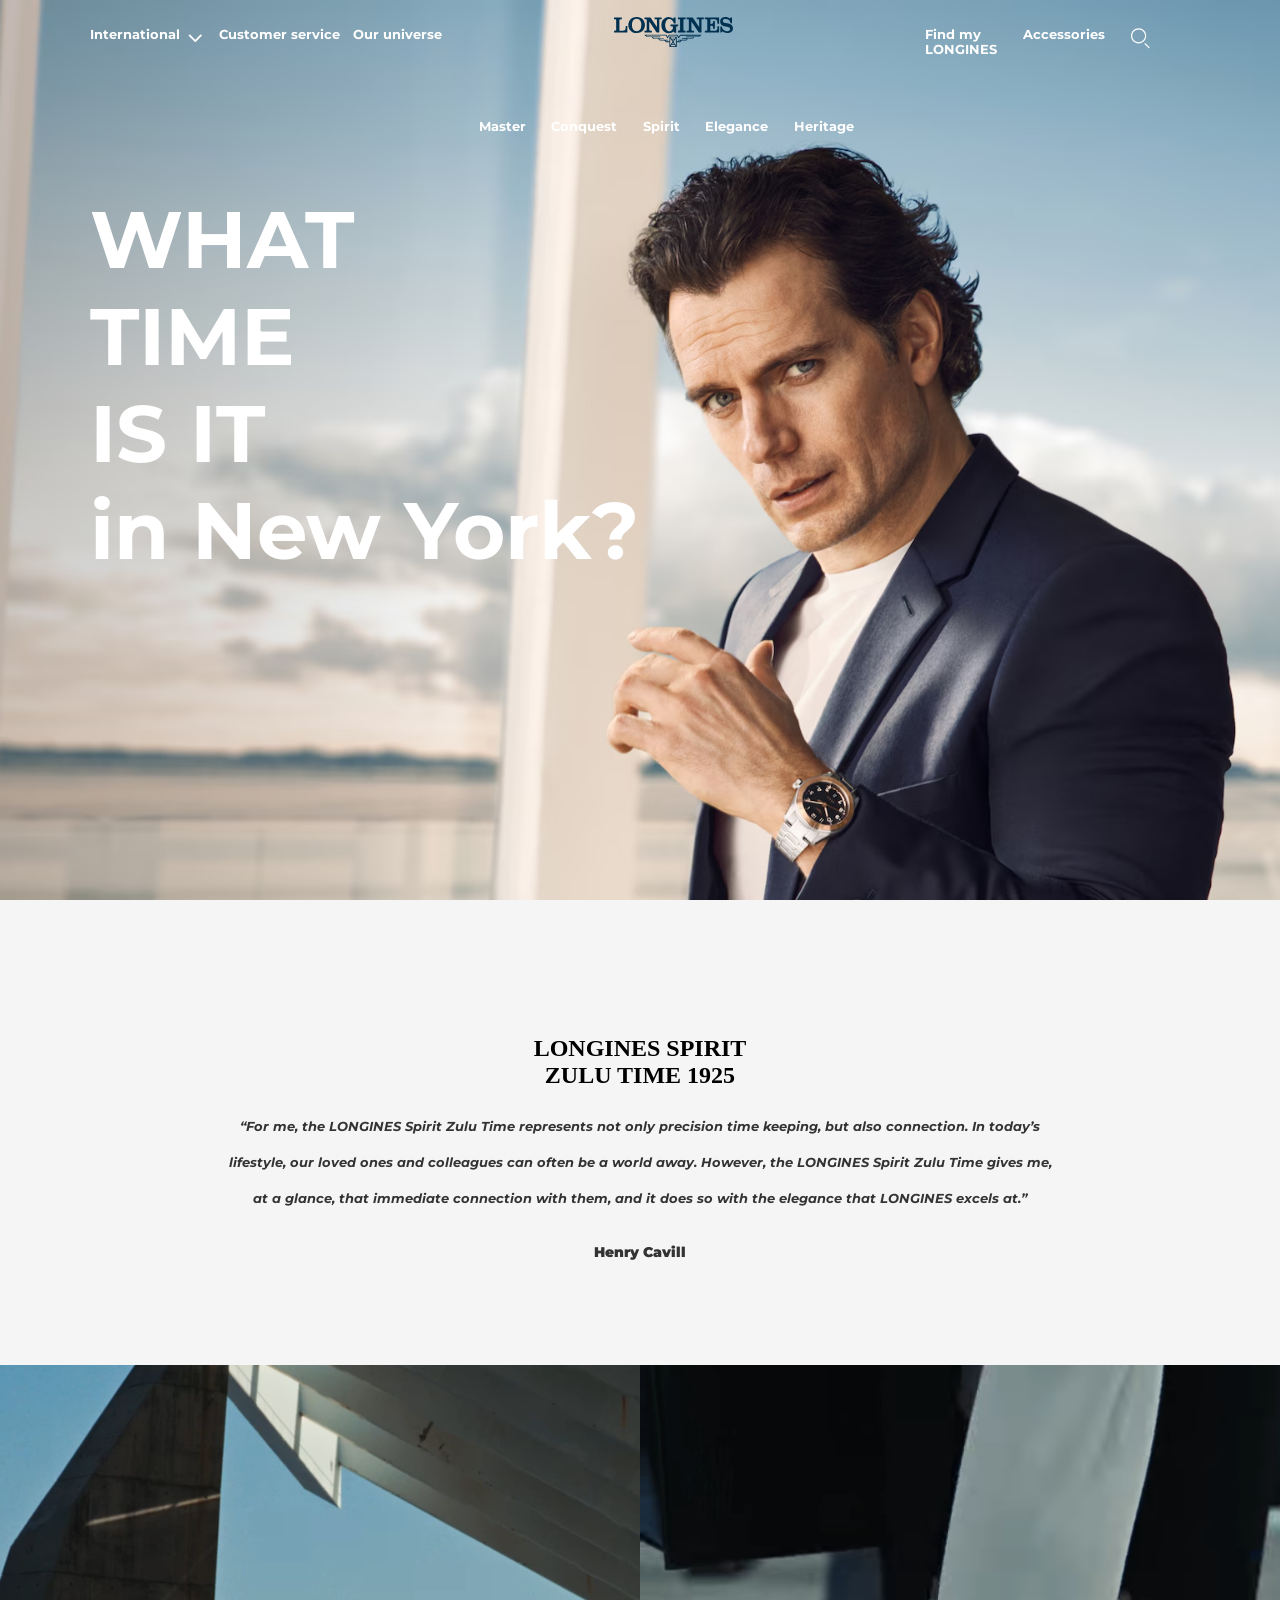
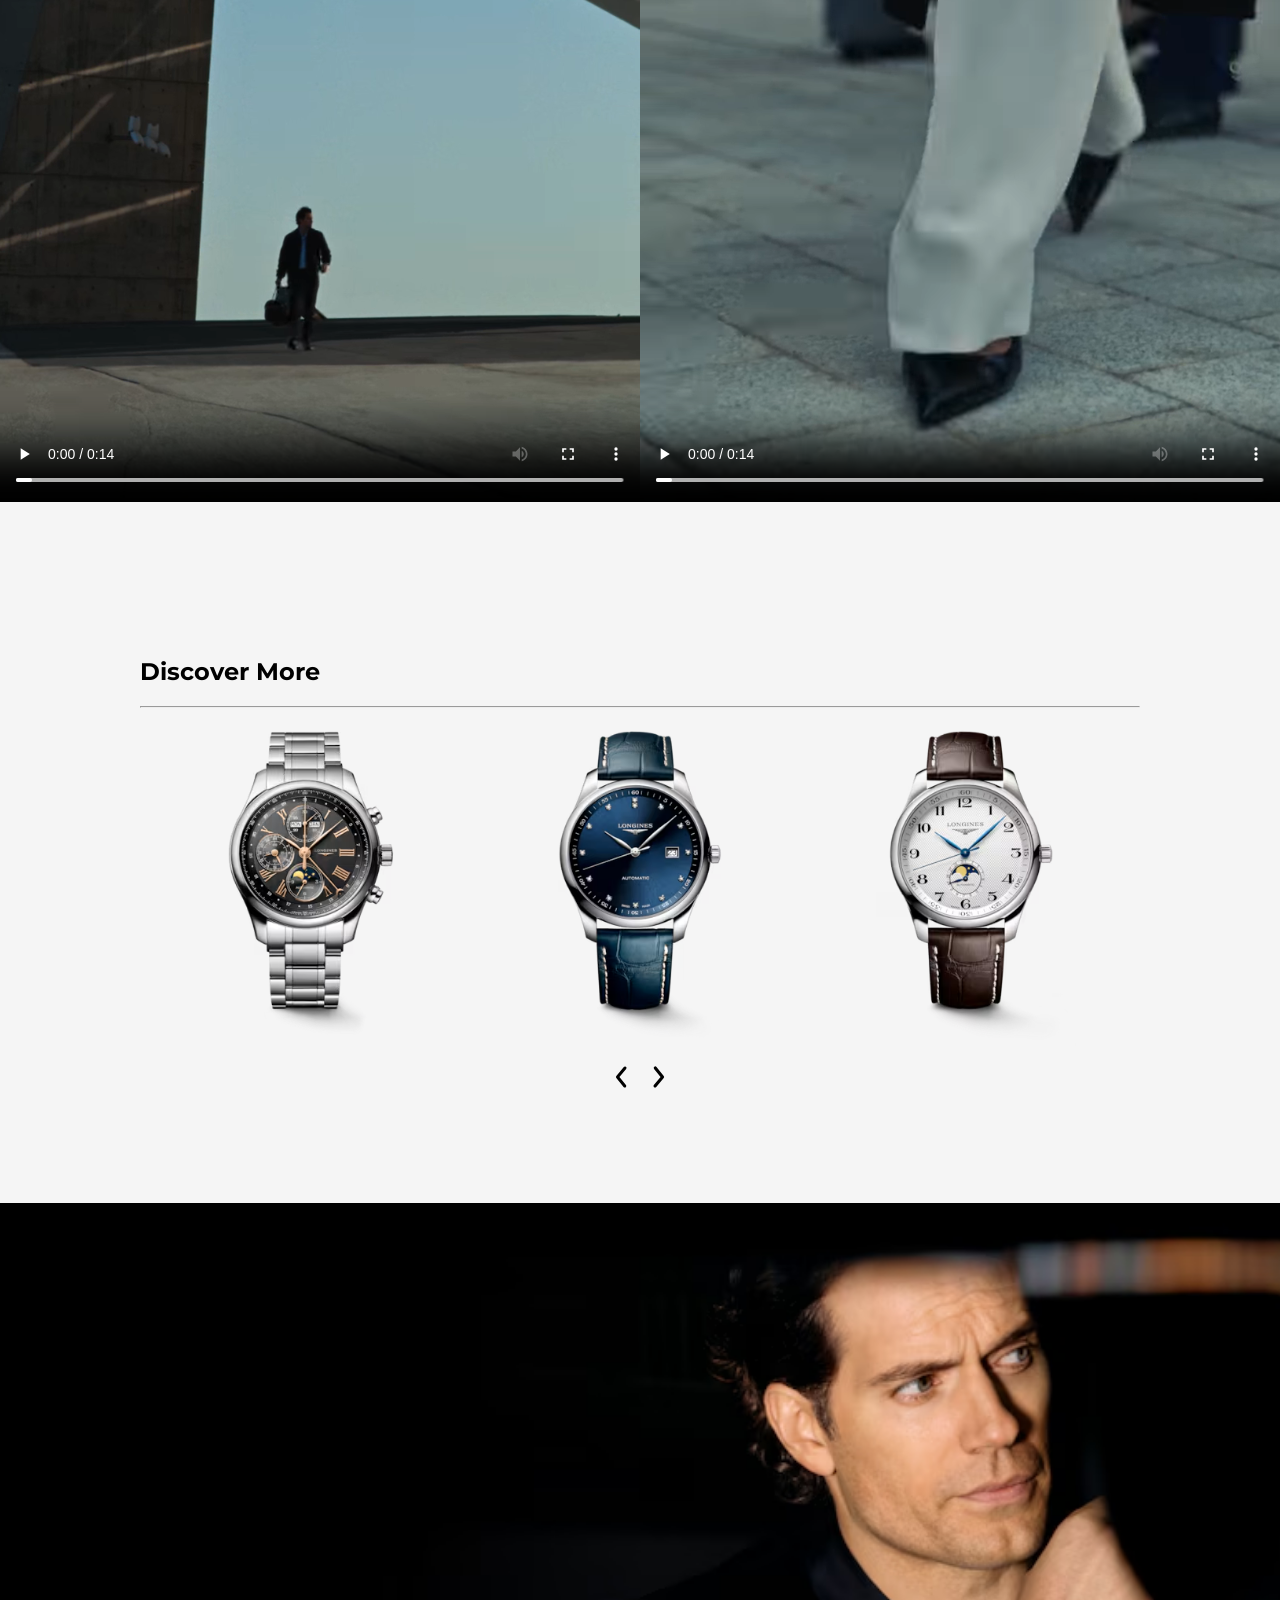
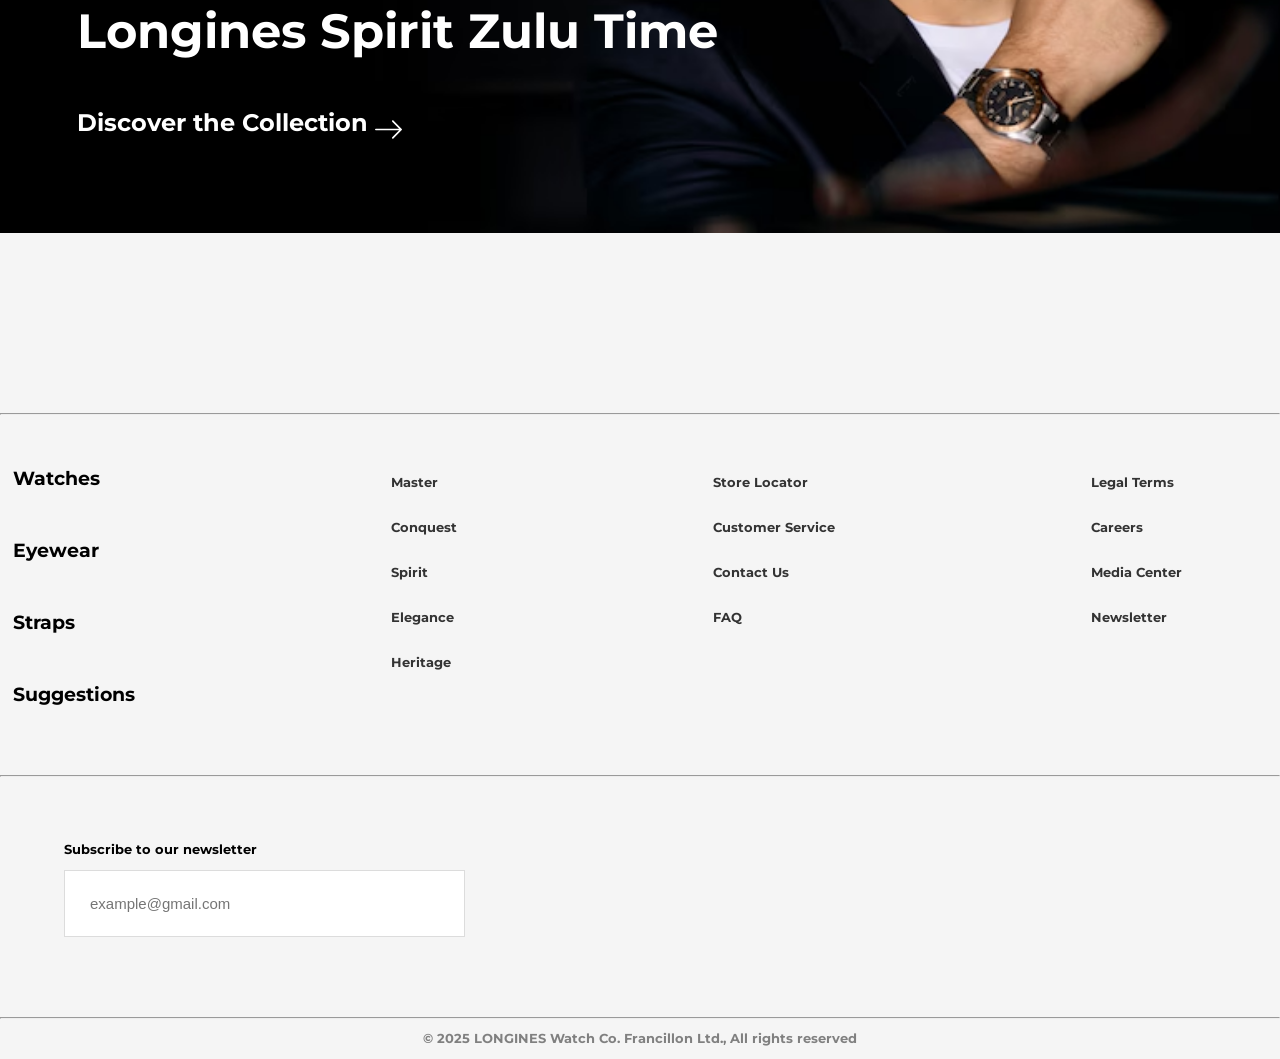
==== commit 6ef3eb99: "new" ====
--- a/index.html
+++ b/index.html
@@ -5,8 +5,8 @@
     <meta charset="UTF-8" />
     <meta name="viewport" content="width=device-width, initial-scale=1.0" />
     <title>LONGINES</title>
-    <link rel="stylesheet" href="./style.css">
-    <link rel="icon" type="image/x-icon" href="./images/longinesLogo.svg" />
+    <link rel="stylesheet" href="style.css">
+    <link rel="icon" type="image/x-icon" href="images/longinesLogo.svg" />
     <link href="https://fonts.googleapis.com/css2?family=Montserrat:wght@300;400;600&display=swap" rel="stylesheet">
 </head>
 
@@ -39,7 +39,7 @@
                 <div class="header-title">
                     <h1>
                         <a href="#">
-                            <img src="./images/title-image-icon.svg" alt="Title Icon" />
+                            <img src="images/title-image-icon.svg" alt="Title Icon" />
                         </a>
                     </h1>
                 </div>
@@ -103,17 +103,17 @@
                         </path>
                     </svg>
 
-                    <a href="#">Elegance</a><svg width="20" height="21" viewBox="0 0 20 21" fill="black"
-                        xmlns="http://www.w3.org/2000/svg" role="presentation" focusable="false"
-                        class="MenuLevel1_Arrow__jFG4V">
-                        <path
-                            d="M15.4546 10.7133C15.4546 10.4834 15.3646 10.2435 15.1847 10.0736L6.09927 0.988127C5.74945 0.628307 5.16974 0.628307 4.81991 0.988127C4.47009 1.34795 4.46009 1.91766 4.81991 2.26749L13.2557 10.7133L4.81991 19.159C4.46009 19.5189 4.46009 20.0886 4.81991 20.4484C5.17973 20.8082 5.74945 20.8082 6.10927 20.4484L15.1847 11.3529C15.3646 11.173 15.4546 10.9431 15.4546 10.7133Z">
-                        </path>
-                    </svg>
-
-
-                    <a href="#">Heritage</a><svg width="20" height="21" viewBox="0 0 20 21" fill="black"
-                        xmlns="http://www.w3.org/2000/svg" role="presentation" focusable="false"
+                    <a href="#" class="elegance">Elegance</a><svg width="20" height="21" viewBox="0 0 20 21"
+                        fill="black" xmlns="http://www.w3.org/2000/svg" role="presentation" focusable="false"
+                        class="MenuLevel1_Arrow__jFG4V">
+                        <path
+                            d="M15.4546 10.7133C15.4546 10.4834 15.3646 10.2435 15.1847 10.0736L6.09927 0.988127C5.74945 0.628307 5.16974 0.628307 4.81991 0.988127C4.47009 1.34795 4.46009 1.91766 4.81991 2.26749L13.2557 10.7133L4.81991 19.159C4.46009 19.5189 4.46009 20.0886 4.81991 20.4484C5.17973 20.8082 5.74945 20.8082 6.10927 20.4484L15.1847 11.3529C15.3646 11.173 15.4546 10.9431 15.4546 10.7133Z">
+                        </path>
+                    </svg>
+
+
+                    <a href="#" class="heritage">Heritage</a><svg width="20" height="21" viewBox="0 0 20 21"
+                        fill="black" xmlns="http://www.w3.org/2000/svg" role="presentation" focusable="false"
                         class="MenuLevel1_Arrow__jFG4V">
                         <path
                             d="M15.4546 10.7133C15.4546 10.4834 15.3646 10.2435 15.1847 10.0736L6.09927 0.988127C5.74945 0.628307 5.16974 0.628307 4.81991 0.988127C4.47009 1.34795 4.46009 1.91766 4.81991 2.26749L13.2557 10.7133L4.81991 19.159C4.46009 19.5189 4.46009 20.0886 4.81991 20.4484C5.17973 20.8082 5.74945 20.8082 6.10927 20.4484L15.1847 11.3529C15.3646 11.173 15.4546 10.9431 15.4546 10.7133Z">
@@ -174,18 +174,18 @@
         <span>Henry Cavill</span>
     </div>
     <div class="videos">
-        <video id="video1" src="./videos/video-left.webm" loop controls></video>
-        <video id="video2" src="./videos/video-right.webm" loop controls></video>
+        <video id="video1" src="videos/video-left.webm" loop controls></video>
+        <video id="video2" src="videos/video-right.webm" loop controls></video>
     </div>
 
     <div class="slider">
         <h2>Discover More</h2>
         <hr>
         <div class="slider-track">
-            <div class="slide"><img src="./images/Master Collection Chronograph image.avif" alt="Slide 1"></div>
-            <div class="slide"><img src="./images/master collection image.avif" alt="Slide 2"></div>
-            <div class="slide"><img src="./images/Master Collection Moonphase.avif" alt="Slide 3"></div>
-            <div class="slide"><img src="./images/The Longines Master Collection GMT.avif" alt="Slide 4"></div>
+            <div class="slide"><img src="images/Master Collection Chronograph image.avif" alt="Slide 1"></div>
+            <div class="slide"><img src="images/master collection image.avif" alt="Slide 2"></div>
+            <div class="slide"><img src="images/Master Collection Moonphase.avif" alt="Slide 3"></div>
+            <div class="slide"><img src="images/The Longines Master Collection GMT.avif" alt="Slide 4"></div>
         </div>
         <div class="slider-nav">
             <svg class="prev" viewBox="0 0 24 24" xmlns="http://www.w3.org/2000/svg">
@@ -242,6 +242,64 @@
                 <a href="#">Newsletter</a>
             </div>
         </div>
+        <div class="footer-responsive">
+            <div class="menu-container">
+                <div class="menu-item" onclick="toggleExpand(this)">
+                    <span class="menu-text">Products</span>
+                    <div class="dropdown-icon">
+                        <svg viewBox="0 0 20 20" fill="none" xmlns="http://www.w3.org/2000/svg">
+                            <circle cx="10" cy="10" r="9" stroke="#4a90e2" stroke-width="2" fill="none" />
+                            <path d="m7 9 3 3 3-3" stroke="#4a90e2" stroke-width="2" stroke-linecap="round"
+                                stroke-linejoin="round" />
+                        </svg>
+                    </div>
+                </div>
+                <div class="submenu">
+                    <div class="submenu-item">Watches</div>
+                    <div class="submenu-item">Eyewear</div>
+                    <div class="submenu-item">Straps</div>
+                    <div class="submenu-item">Suggestions</div>
+                </div>
+
+                <div class="menu-item" onclick="toggleExpand(this)">
+                    <span class="menu-text">Atmospheres</span>
+                    <div class="dropdown-icon">
+                        <svg viewBox="0 0 20 20" fill="none" xmlns="http://www.w3.org/2000/svg">
+                            <circle cx="10" cy="10" r="9" stroke="#4a90e2" stroke-width="2" fill="none" />
+                            <path d="m7 9 3 3 3-3" stroke="#4a90e2" stroke-width="2" stroke-linecap="round"
+                                stroke-linejoin="round" />
+                        </svg>
+                    </div>
+                </div>
+                <div class="submenu">
+                    <div class="submenu-item">Master</div>
+                    <div class="submenu-item">Conquest</div>
+                    <div class="submenu-item">Spirit</div>
+                    <div class="submenu-item">Elegance</div>
+                    <div class="submenu-item">Heritage</div>
+                </div>
+
+                <div class="menu-item" onclick="toggleExpand(this)">
+                    <span class="menu-text">Assistance</span>
+                    <div class="dropdown-icon">
+                        <svg viewBox="0 0 20 20" fill="none" xmlns="http://www.w3.org/2000/svg">
+                            <circle cx="10" cy="10" r="9" stroke="#4a90e2" stroke-width="2" fill="none" />
+                            <path d="m7 9 3 3 3-3" stroke="#4a90e2" stroke-width="2" stroke-linecap="round"
+                                stroke-linejoin="round" />
+                        </svg>
+                    </div>
+                </div>
+                <div class="submenu">
+                    <div class="submenu-item">Store Locator</div>
+                    <div class="submenu-item">Customer Service</div>
+                    <div class="submenu-item">Contact Us</div>
+                    <div class="submenu-item">FAQ</div>
+                    <div class="submenu-item">Legal Terms</div>
+                    <div class="submenu-item">Careers</div>
+                </div>
+            </div>
+
+        </div>
 
 
         <hr />
@@ -262,7 +320,7 @@
 
 
 
-    <script src="./script.js"></script>
+    <script src="script.js"></script>
 </body>
 
-</html>
+</html>
--- a/style.css
+++ b/style.css
@@ -6,7 +6,6 @@
 
 .first {
     background: url(images/main-image-henry-cavill.avif) no-repeat center center;
-    /* No fixed, so it scrolls with content */
     background-size: cover;
     min-height: 100vh;
 
@@ -67,9 +66,6 @@
     top: 3vh;
 }
 
-
-
-
 .main-navbar {
     display: flex;
     justify-content: center;
@@ -88,11 +84,6 @@
     font-size: 0.8em;
     font-weight: bold;
 }
-
-
-
-
-
 
 .main-changing-text {
     display: flex;
@@ -155,19 +146,20 @@
 }
 
 .main-desc {
-    width: 50%;
+    width: 65%;
     margin: auto;
     text-align: center;
     font-family: 'Montserrat', Helvetica, Arial, sans-serif;
     word-spacing: 20%;
+    margin-top: 15vh;
 }
 
 .main-desc p {
     font-style: italic;
-    font-size: 0.8em;
+    font-size: 0.8rem;
     color: #333;
     font-weight: bold;
-    line-height: 3vh;
+    line-height: 4vh;
 }
 
 .main-desc h2 {
@@ -190,8 +182,8 @@
 }
 
 .videos {
-    display: flex;
-    /* overflow: hidden; */
+    margin-top: 10vh;
+    display: flex;
 }
 
 .slider {
@@ -230,11 +222,6 @@
 .slider-nav {
     text-align: center;
     margin-top: 1vh;
-    /* position: absolute; */
-    /* left: 5vw; */
-    /* position: relative; */
-    /* right: -20vw; */
-    /* margin-right: -70vw; */
     display: flex;
     justify-content: center;
 
@@ -243,9 +230,6 @@
 .slider-nav svg {
     height: 4vh;
     cursor: pointer;
-
-    /* padding: 8px 10px; */
-    /* margin: 0 5px; */
 }
 
 .slider h2 {
@@ -339,7 +323,6 @@
 .footer-list-4 {
     display: flex;
     flex-direction: column;
-    /* flex-direction: column; */
 }
 
 .footer-list-1 {
@@ -363,33 +346,18 @@
 }
 
 input {
-    height: 7.5vh;
-    width: 20%;
-    padding-left: 2vw;
-    box-shadow: 0 0 10px rgba(0, 0, 0, 0.2);
-    border: none;
     margin-bottom: 8vh;
 }
 
-input:focus {
-    outline: none;
-}
-
-input::placeholder {
-    margin-left: 2vw;
-    font-size: 1.2em;
-    font-weight: 530;
-}
-
 .footer-last {
-    margin-left: 35%;
+    margin: auto;
     color: grey;
     font-family: 'Montserrat', Helvetica, Arial, sans-serif;
-    font-size: 0.7em;
+    font-size: 0.8em;
+    font-weight: bold;
 }
 
 .hamburger {
-    /* Hide by default on desktop */
     display: none;
     position: absolute;
     right: 8vw;
@@ -403,11 +371,12 @@
     height: 30px;
 }
 
-.main-navbar{
+.main-navbar {
     position: absolute;
     right: 50vw;
     transform: translateX(57%);
 }
+
 
 
 @media (max-width:768px) {
@@ -421,11 +390,8 @@
     .our-universe,
     .main-navbar,
     .top-right-header nav a,
-    /* .hamburger-menu a,
-    .hamburger-menu svg, */
     .cross-icon {
         display: none;
-        /* visibility: hidden; */
     }
 
     .header-title {
@@ -449,8 +415,6 @@
         margin-top: -1vh;
 
     }
-
-
 
     .hamburger-menu {
         position: absolute;
@@ -460,11 +424,11 @@
         row-gap: 10vh;
         padding-bottom: 25vh;
         width: 100%;
+        height: 100%;
         background-color: #f5f5f5;
         background-size: cover;
         z-index: 1;
         display: none;
-        /* transform: translateX(100%); */
 
     }
 
@@ -502,8 +466,8 @@
 
     #video1,
     #video2 {
+        height: 80vh;
         width: 100vw;
-        height: 60vh;
         object-fit: cover;
     }
 
@@ -518,7 +482,7 @@
 
     .last-image-text p {
         font-size: 1.2em;
-        margin-bottom: 1vh;
+        margin-bottom: 2vh;
     }
 
     .last-image-text a {
@@ -545,12 +509,12 @@
     }
 
     .footer {
-        gap: 8vw;
-    }
-
-    footer a {
-        overflow-x: auto;
-        width: 30vw;
+        gap: 16vw;
+    }
+
+    .footer a {
+        display: inline-block;
+        overflow-x: visible;
     }
 
     .footer-list-1,
@@ -566,22 +530,6 @@
         font-size: 0.7em;
     }
 
-    footer input {
-        width: 40vw;
-    }
-
-    .footer-last {
-        margin-left: 22%;
-    }
-
-    .footer-last p {
-        font-size: 0.7em;
-    }
-
-    input::placeholder {
-        font-size: 1em;
-    }
-
     .header-parent:hover {
         background-size: 0% 0%;
     }
@@ -589,6 +537,10 @@
     .wrapper {
         overflow-x: hidden;
         position: relative;
+    }
+
+    .footer-subscribe input{
+        width: 60%;
     }
 
 }
@@ -607,4 +559,143 @@
         width: 50%;
     }
 
-}+    .header-div a {
+        overflow-x: visible;
+    }
+}
+
+@media (min-width:320px) and (max-width:475px) {
+    .main-desc {
+        width: 85%;
+    }
+
+    .main-desc p {
+        line-height: 4vh;
+    }
+}
+
+@media (max-width:550px) {
+    .footer {
+        display: none;
+    }
+}
+
+.menu-container {
+    font-family: 'Montserrat', Helvetica, Arial, sans-serif;
+    border-radius: 8px;
+    width: 100%;
+    overflow: hidden;
+}
+
+.menu-item {
+    display: flex;
+    justify-content: space-between;
+    align-items: center;
+    padding: 16px 20px;
+    cursor: pointer;
+}
+
+.menu-item:last-child {
+    border-bottom: none;
+}
+
+.menu-text {
+    font-size: 16px;
+    font-weight: bold;
+    color: #333;
+}
+
+.dropdown-icon {
+    width: 20px;
+    height: 20px;
+    transition: transform 0.3s ease;
+}
+
+.dropdown-icon svg {
+    width: 100%;
+    height: 100%;
+}
+
+.menu-item.expanded .dropdown-icon {
+    transform: rotate(180deg);
+}
+
+
+
+.submenu {
+    max-height: 0;
+    overflow: hidden;
+    transition: max-height 0.3s ease;
+}
+
+.submenu.expanded {
+    max-height: 200px;
+}
+
+.submenu-item {
+    padding: 12px 40px;
+    font-size: 12px;
+    font-weight: bold;
+    color: #555;
+    cursor: pointer;
+    transition: background-color 0.2s ease;
+}
+
+.submenu-item:last-child {
+    border-bottom: none;
+}
+
+.submenu-item:hover {
+    background-color: #e8e8e8;
+}
+
+.footer-subscribe{
+    padding-right: 40px;
+}
+
+.footer-subscribe label{
+    font-size: small;
+}
+.footer-subscribe input{
+    width: 30%;
+    height: 5vh;
+    border: 1px solid gainsboro;
+    outline: none;
+    padding-top: 10px;
+    padding-bottom: 10px;
+    font-size: 15px;
+    padding-left: 25px;
+}
+
+.footer-last{
+    text-align: center;
+}
+
+@media(min-width:550px){
+    .footer-responsive{
+        display: none;
+    }
+}
+
+@media(max-width:768px){
+    .footer-subscribe input{
+        width: 70%;
+    }
+}
+
+@media(max-width:425px){
+    .footer-subscribe input{
+        width: 90%;
+    }
+
+    .footer-last p{
+        font-size: 0.7em;
+    }
+}
+
+@media(min-width:425px) and (max-width:768px){
+    .main-desc{
+        width:85%;
+    }
+}
+
